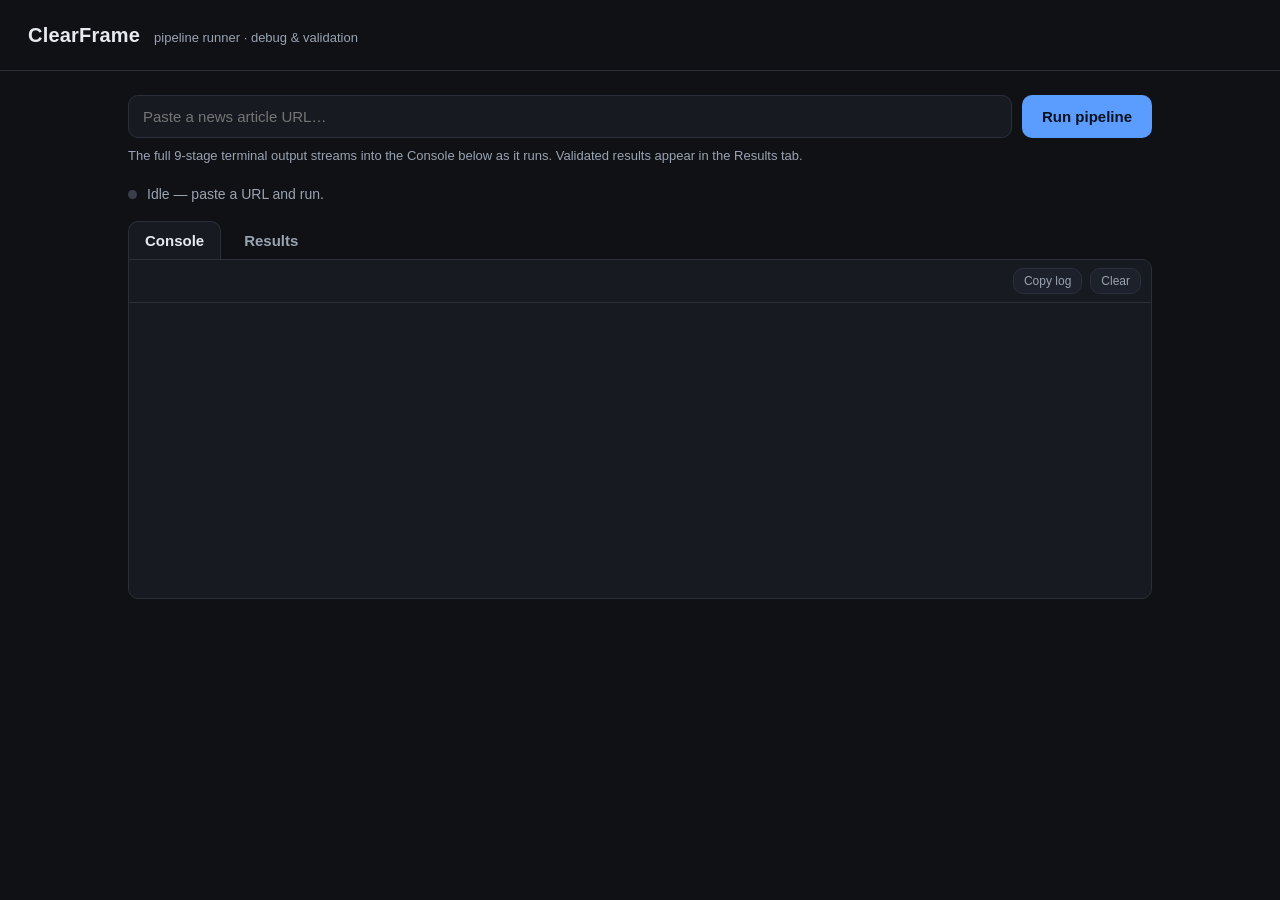
==== static/index.html @ 06377d41 "Add local web UI, setup docs, and flat GDELT retry - app.py: zero-dependency local web front end (st" ====
<!doctype html>
<html lang="en">
<head>
<meta charset="utf-8">
<meta name="viewport" content="width=device-width, initial-scale=1">
<title>ClearFrame — Pipeline Runner</title>
<link rel="stylesheet" href="/static/style.css">
</head>
<body>
<header>
  <h1>ClearFrame</h1>
  <span class="tag">pipeline runner · debug &amp; validation</span>
</header>
<div class="wrap">
  <form id="form">
    <input id="url" type="url" placeholder="Paste a news article URL…" autocomplete="off" required>
    <button id="go" type="submit">Run pipeline</button>
  </form>
  <div class="hint">The full 9-stage terminal output streams into the Console below as it runs. Validated results appear in the Results tab.</div>

  <div class="status"><span class="dot" id="dot"></span><span id="statusText">Idle — paste a URL and run.</span></div>

  <div class="tabs">
    <button id="tabConsole" class="active">Console</button>
    <button id="tabResults">Results<span class="count" id="resCount"></span></button>
  </div>
  <div class="panel">
    <div class="toolbar" id="consoleTools">
      <button id="copyLog">Copy log</button>
      <button id="clearLog">Clear</button>
    </div>
    <pre id="console"></pre>
    <div id="results" style="display:none"></div>
  </div>
</div>
<script src="/static/app.js"></script>
</body>
</html>
---- static/style.css ----
:root{
  --bg:#0f1115; --panel:#171a21; --panel-2:#1d212b; --border:#2a2f3a;
  --text:#e6e9ef; --muted:#9aa3b2; --accent:#5b9dff; --accent-2:#7ee0c0;
  --warn:#ffcf6b; --err:#ff7a7a; --pass:#7ee0a0; --dev:#c99bff;
}
*{box-sizing:border-box}
body{margin:0;background:var(--bg);color:var(--text);
  font:15px/1.5 -apple-system,BlinkMacSystemFont,"Segoe UI",Roboto,Helvetica,Arial,sans-serif}
header{padding:20px 28px;border-bottom:1px solid var(--border);
  display:flex;align-items:baseline;gap:14px;flex-wrap:wrap}
header h1{margin:0;font-size:20px;letter-spacing:.2px}
header .tag{color:var(--muted);font-size:13px}
.wrap{max-width:1080px;margin:0 auto;padding:24px 28px 60px}
form{display:flex;gap:10px;flex-wrap:wrap;margin-bottom:8px}
input[type=url]{flex:1;min-width:280px;padding:12px 14px;border-radius:10px;
  border:1px solid var(--border);background:var(--panel);color:var(--text);font-size:15px}
input[type=url]:focus{outline:none;border-color:var(--accent)}
button{padding:12px 20px;border:0;border-radius:10px;cursor:pointer;
  font-size:15px;font-weight:600;background:var(--accent);color:#08111f}
button.secondary{background:var(--panel-2);color:var(--text);border:1px solid var(--border);font-weight:500}
button:disabled{opacity:.5;cursor:not-allowed}
.hint{color:var(--muted);font-size:13px;margin:2px 0 18px}
.examples{display:flex;gap:8px;flex-wrap:wrap;margin:0 0 20px}
.examples button{font-size:12px;padding:6px 10px;font-weight:500;
  background:var(--panel);border:1px solid var(--border);color:var(--muted)}
.status{display:flex;align-items:center;gap:10px;margin:6px 0 16px;font-size:14px;color:var(--muted);min-height:20px}
.dot{width:9px;height:9px;border-radius:50%;background:#3a3f4b;flex:none}
.dot.run{background:var(--accent);animation:pulse 1.1s infinite}
.dot.ok{background:var(--pass)} .dot.err{background:var(--err)}
@keyframes pulse{0%,100%{opacity:1}50%{opacity:.3}}
.tabs{display:flex;gap:6px;margin-bottom:0}
.tabs button{background:transparent;color:var(--muted);font-weight:600;
  border:1px solid transparent;border-bottom:none;border-radius:10px 10px 0 0;padding:10px 16px}
.tabs button.active{color:var(--text);background:var(--panel);border-color:var(--border)}
.tabs .count{font-size:11px;color:var(--muted);margin-left:6px}
.panel{background:var(--panel);border:1px solid var(--border);border-radius:0 10px 10px 10px;min-height:340px}
.toolbar{display:flex;justify-content:flex-end;gap:8px;padding:8px 10px;border-bottom:1px solid var(--border)}
.toolbar button{font-size:12px;padding:5px 10px;font-weight:500;background:var(--panel-2);color:var(--muted);border:1px solid var(--border)}
#console{margin:0;padding:14px 16px;font:12.5px/1.55 "SF Mono",ui-monospace,Menlo,Consolas,monospace;
  white-space:pre-wrap;word-break:break-word;max-height:60vh;overflow:auto}
#console .stage{color:var(--accent);font-weight:700}
#console .warn{color:var(--warn)} #console .err{color:var(--err)}
#console .pass{color:var(--pass)} #console .drop{color:var(--muted)}
#console .dev{color:var(--dev)} #console .debug{color:#6b7280}
#console .rule{color:#3a3f4b}
#results{padding:18px}
.synth{background:var(--panel-2);border:1px solid var(--border);border-radius:10px;
  padding:16px 18px;margin-bottom:8px}
.synth h3{margin:0 0 8px;font-size:13px;text-transform:uppercase;letter-spacing:.6px;color:var(--accent-2)}
.note{color:var(--muted);font-size:13px;font-style:italic;margin:10px 0 22px}
.card{background:var(--panel-2);border:1px solid var(--border);border-radius:10px;
  padding:16px 18px;margin-bottom:12px}
.card .top{display:flex;justify-content:space-between;gap:12px;align-items:flex-start}
.card .title{font-weight:600;font-size:15px}
.card .meta{color:var(--muted);font-size:13px;margin:4px 0 8px}
.card .score{flex:none;font:12px ui-monospace,monospace;color:var(--accent-2);
  background:rgba(126,224,192,.1);padding:3px 9px;border-radius:20px;border:1px solid rgba(126,224,192,.25)}
.card .lens{display:inline-block;font-size:12px;color:var(--dev);
  background:rgba(201,155,255,.1);padding:2px 9px;border-radius:20px;margin-bottom:8px}
.card .why{font-size:14px}
.card a{color:var(--accent);font-size:13px;word-break:break-all;text-decoration:none}
.card a:hover{text-decoration:underline}
.empty{color:var(--muted);padding:40px 10px;text-align:center}
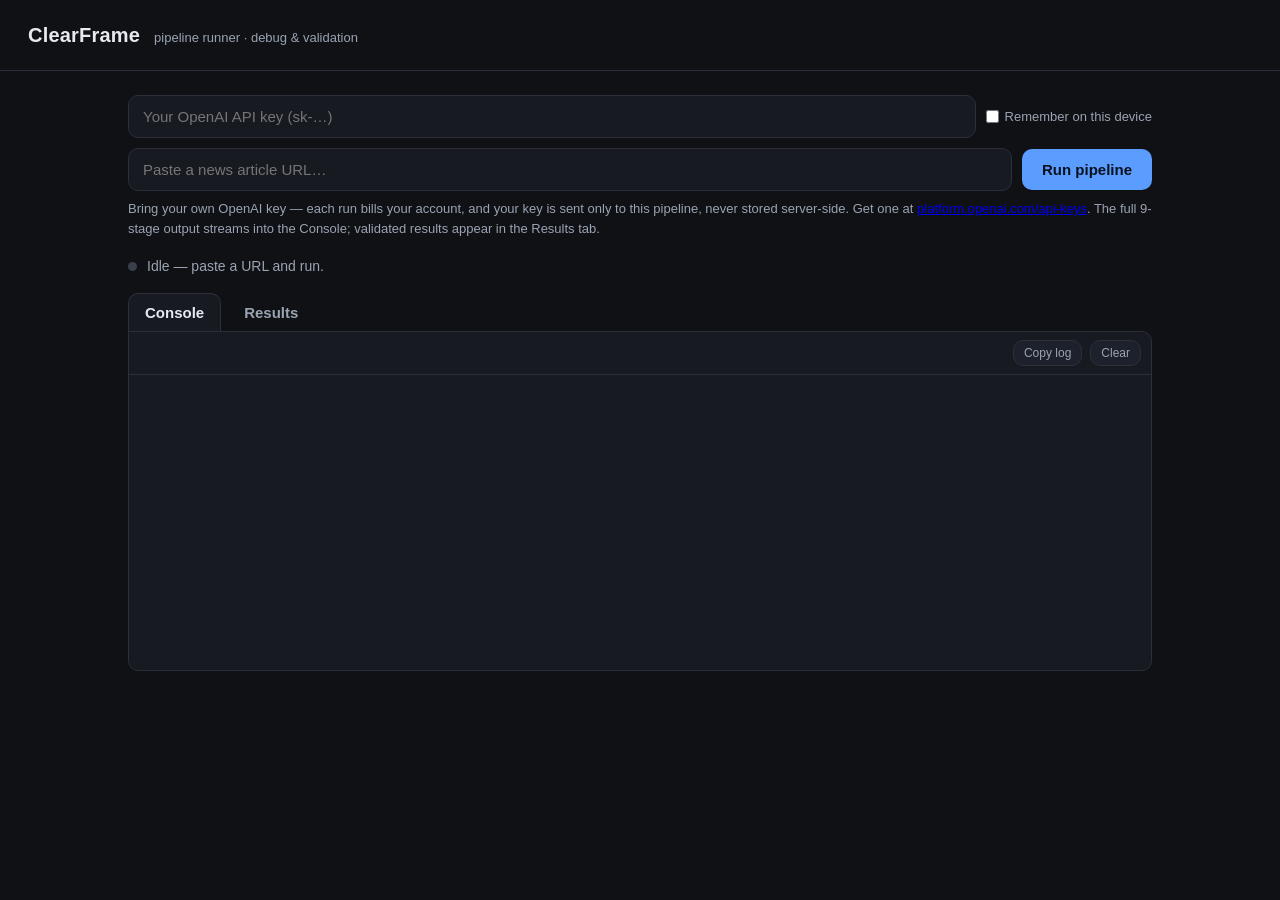
==== commit 189706e5: "added stuff for online hosting" ====
--- a/static/index.html
+++ b/static/index.html
@@ -13,10 +13,16 @@
 </header>
 <div class="wrap">
   <form id="form">
-    <input id="url" type="url" placeholder="Paste a news article URL…" autocomplete="off" required>
-    <button id="go" type="submit">Run pipeline</button>
+    <div class="keyrow">
+      <input id="apiKey" type="password" placeholder="Your OpenAI API key (sk-…)" autocomplete="off" spellcheck="false" required>
+      <label class="remember"><input id="remember" type="checkbox"> Remember on this device</label>
+    </div>
+    <div class="urlrow">
+      <input id="url" type="url" placeholder="Paste a news article URL…" autocomplete="off" required>
+      <button id="go" type="submit">Run pipeline</button>
+    </div>
   </form>
-  <div class="hint">The full 9-stage terminal output streams into the Console below as it runs. Validated results appear in the Results tab.</div>
+  <div class="hint">Bring your own OpenAI key — each run bills your account, and your key is sent only to this pipeline, never stored server-side. Get one at <a href="https://platform.openai.com/api-keys" target="_blank" rel="noopener">platform.openai.com/api-keys</a>. The full 9-stage output streams into the Console; validated results appear in the Results tab.</div>
 
   <div class="status"><span class="dot" id="dot"></span><span id="statusText">Idle — paste a URL and run.</span></div>
 
--- a/static/style.css
+++ b/static/style.css
@@ -11,18 +11,18 @@
 header h1{margin:0;font-size:20px;letter-spacing:.2px}
 header .tag{color:var(--muted);font-size:13px}
 .wrap{max-width:1080px;margin:0 auto;padding:24px 28px 60px}
-form{display:flex;gap:10px;flex-wrap:wrap;margin-bottom:8px}
-input[type=url]{flex:1;min-width:280px;padding:12px 14px;border-radius:10px;
+form{display:flex;flex-direction:column;gap:10px;margin-bottom:8px}
+.keyrow,.urlrow{display:flex;gap:10px;flex-wrap:wrap;align-items:center}
+input[type=url],input[type=password]{flex:1;min-width:280px;padding:12px 14px;border-radius:10px;
   border:1px solid var(--border);background:var(--panel);color:var(--text);font-size:15px}
-input[type=url]:focus{outline:none;border-color:var(--accent)}
+input[type=url]:focus,input[type=password]:focus{outline:none;border-color:var(--accent)}
+.remember{display:flex;align-items:center;gap:6px;color:var(--muted);font-size:13px;white-space:nowrap;cursor:pointer}
+.remember input{margin:0;cursor:pointer}
 button{padding:12px 20px;border:0;border-radius:10px;cursor:pointer;
   font-size:15px;font-weight:600;background:var(--accent);color:#08111f}
 button.secondary{background:var(--panel-2);color:var(--text);border:1px solid var(--border);font-weight:500}
 button:disabled{opacity:.5;cursor:not-allowed}
 .hint{color:var(--muted);font-size:13px;margin:2px 0 18px}
-.examples{display:flex;gap:8px;flex-wrap:wrap;margin:0 0 20px}
-.examples button{font-size:12px;padding:6px 10px;font-weight:500;
-  background:var(--panel);border:1px solid var(--border);color:var(--muted)}
 .status{display:flex;align-items:center;gap:10px;margin:6px 0 16px;font-size:14px;color:var(--muted);min-height:20px}
 .dot{width:9px;height:9px;border-radius:50%;background:#3a3f4b;flex:none}
 .dot.run{background:var(--accent);animation:pulse 1.1s infinite}
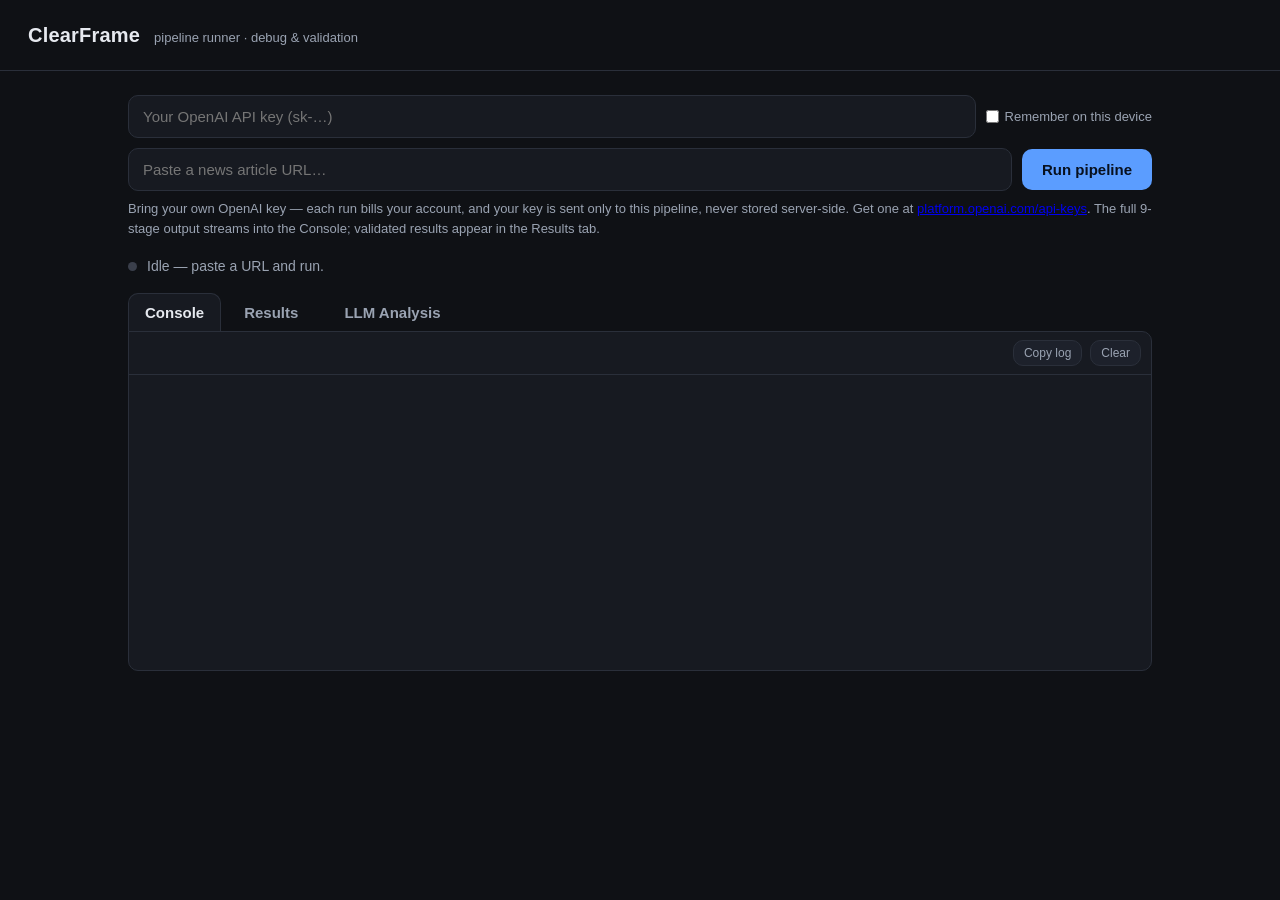
==== commit 3649dee6: "changed output to be more narrative driven" ====
--- a/static/index.html
+++ b/static/index.html
@@ -29,6 +29,7 @@
   <div class="tabs">
     <button id="tabConsole" class="active">Console</button>
     <button id="tabResults">Results<span class="count" id="resCount"></span></button>
+    <button id="tabAnalysis">LLM Analysis<span class="count" id="analysisCount"></span></button>
   </div>
   <div class="panel">
     <div class="toolbar" id="consoleTools">
@@ -37,6 +38,7 @@
     </div>
     <pre id="console"></pre>
     <div id="results" style="display:none"></div>
+    <div id="analysis" style="display:none"></div>
   </div>
 </div>
 <script src="/static/app.js"></script>
--- a/static/style.css
+++ b/static/style.css
@@ -44,14 +44,47 @@
 #console .dev{color:var(--dev)} #console .debug{color:#6b7280}
 #console .rule{color:#3a3f4b}
 #results{padding:18px}
+#analysis{padding:18px}
 .synth{background:var(--panel-2);border:1px solid var(--border);border-radius:10px;
   padding:16px 18px;margin-bottom:8px}
 .synth h3{margin:0 0 8px;font-size:13px;text-transform:uppercase;letter-spacing:.6px;color:var(--accent-2)}
 .note{color:var(--muted);font-size:13px;font-style:italic;margin:10px 0 22px}
+.category-details{margin-top:14px}
+.category-details summary{
+  display:inline-flex;
+  align-items:center;
+  gap:8px;
+  padding:9px 12px;
+  border:1px solid var(--border);
+  border-radius:8px;
+  background:var(--panel-2);
+  color:var(--text);
+  font-weight:700;
+  cursor:pointer;
+  user-select:none;
+}
+.category-details summary::marker{content:""}
+.category-details summary::after{content:"+";color:var(--accent);font-weight:800}
+.category-details[open] summary::after{content:"-"}
+.details-body{margin-top:12px}
 .card{background:var(--panel-2);border:1px solid var(--border);border-radius:10px;
   padding:16px 18px;margin-bottom:12px}
-.card .top{display:flex;justify-content:space-between;gap:12px;align-items:flex-start}
-.card .title{font-weight:600;font-size:15px}
+.card .top{
+  display:flex;
+  justify-content:space-between;
+  gap:12px;
+  align-items:flex-start;
+  padding-bottom:10px;
+  margin-bottom:10px;
+  border-bottom:1px solid var(--border);
+}
+.card .title{
+  font-weight:700;
+  font-size:18px;
+  line-height:1.25;
+  letter-spacing:0;
+  color:var(--text);
+}
 .card .meta{color:var(--muted);font-size:13px;margin:4px 0 8px}
 .card .score{flex:none;font:12px ui-monospace,monospace;color:var(--accent-2);
   background:rgba(126,224,192,.1);padding:3px 9px;border-radius:20px;border:1px solid rgba(126,224,192,.25)}
@@ -61,3 +94,21 @@
 .card a{color:var(--accent);font-size:13px;word-break:break-all;text-decoration:none}
 .card a:hover{text-decoration:underline}
 .empty{color:var(--muted);padding:40px 10px;text-align:center}
+.empty.compact{padding:14px 4px;text-align:left}
+.analysis-section{margin-bottom:18px}
+.analysis-section h3{margin:0 0 10px;font-size:13px;text-transform:uppercase;letter-spacing:.6px;color:var(--accent-2)}
+.analysis-card{background:var(--panel-2);border:1px solid var(--border);border-radius:8px}
+.analysis-card{margin-bottom:10px}
+.analysis-card>summary,.analysis-detail>summary{
+  cursor:pointer;
+  display:flex;
+  justify-content:space-between;
+  gap:12px;
+  padding:10px 12px;
+  font-weight:700;
+}
+.analysis-body{padding:0 12px 12px}
+.analysis-detail{border:1px solid var(--border);border-radius:8px;margin-top:8px;background:rgba(255,255,255,.02)}
+.json-block{margin:0;padding:12px;background:#10131a;border:1px solid var(--border);border-radius:8px;
+  color:var(--text);font:12px/1.5 "SF Mono",ui-monospace,Menlo,Consolas,monospace;white-space:pre-wrap;word-break:break-word;max-height:420px;overflow:auto}
+.analysis-detail .json-block{border-radius:0 0 8px 8px;border-left:0;border-right:0;border-bottom:0}
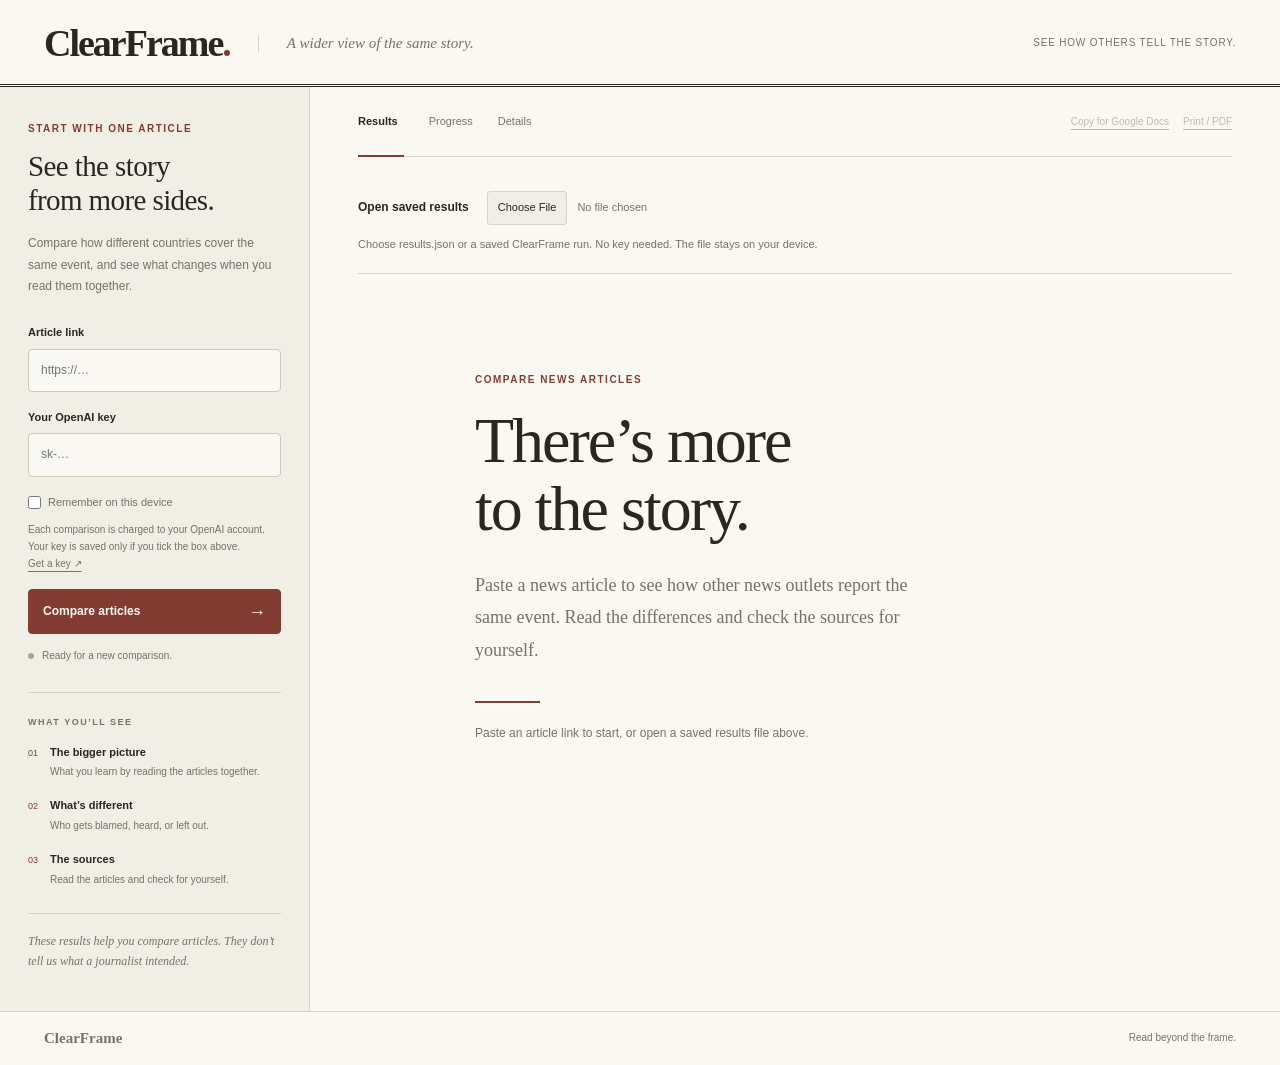
==== commit ed8e415d: "updated web app layout" ====
--- a/static/index.html
+++ b/static/index.html
@@ -3,44 +3,73 @@
 <head>
 <meta charset="utf-8">
 <meta name="viewport" content="width=device-width, initial-scale=1">
-<title>ClearFrame — Pipeline Runner</title>
+<meta name="description" content="Compare news coverage to see what one article leaves out.">
+<title>ClearFrame — Compare news articles</title>
 <link rel="stylesheet" href="/static/style.css">
 </head>
 <body>
-<header>
-  <h1>ClearFrame</h1>
-  <span class="tag">pipeline runner · debug &amp; validation</span>
+<a class="skip-link" href="#main">Skip to comparison</a>
+<header class="app-header">
+  <a href="/" class="brand" aria-label="ClearFrame home">ClearFrame<span aria-hidden="true">.</span></a>
+  <p class="brand-note">A wider view of the same story.</p>
+  <span class="edition">See how others tell the story.</span>
 </header>
-<div class="wrap">
-  <form id="form">
-    <div class="keyrow">
-      <input id="apiKey" type="password" placeholder="Your OpenAI API key (sk-…)" autocomplete="off" spellcheck="false" required>
-      <label class="remember"><input id="remember" type="checkbox"> Remember on this device</label>
+<div class="workspace">
+  <aside class="sidebar" aria-label="Start a comparison">
+    <div class="sidebar-inner">
+      <p class="eyebrow">Start with one article</p>
+      <h2>See the story<br> from more sides.</h2>
+      <p class="sidebar-intro">Compare how different countries cover the same event, and see what changes when you read them together.</p>
+      <form id="form">
+        <label for="url">Article link</label>
+        <input id="url" type="url" placeholder="https://…" autocomplete="url" required>
+        <label for="apiKey">Your OpenAI key</label>
+        <input id="apiKey" type="password" placeholder="sk-…" autocomplete="off" spellcheck="false" required aria-describedby="keyHint">
+        <label class="remember"><input id="remember" type="checkbox"> Remember on this device</label>
+        <p class="field-note" id="keyHint">Each comparison is charged to your OpenAI account. Your key is saved only if you tick the box above. <a href="https://platform.openai.com/api-keys" target="_blank" rel="noopener">Get a key ↗</a></p>
+        <button id="go" type="submit">Compare articles <span aria-hidden="true">→</span></button>
+      </form>
+      <div class="status" role="status" aria-live="polite"><span class="dot" id="dot"></span><span id="statusText">Ready for a new comparison.</span></div>
+      <div class="reading-guide">
+        <p class="eyebrow">What you’ll see</p>
+        <ol>
+          <li><span>01</span><div><strong>The bigger picture</strong><p>What you learn by reading the articles together.</p></div></li>
+          <li><span>02</span><div><strong>What’s different</strong><p>Who gets blamed, heard, or left out.</p></div></li>
+          <li><span>03</span><div><strong>The sources</strong><p>Read the articles and check for yourself.</p></div></li>
+        </ol>
+      </div>
+      <p class="sidebar-footnote">These results help you compare articles. They don’t tell us what a journalist intended.</p>
     </div>
-    <div class="urlrow">
-      <input id="url" type="url" placeholder="Paste a news article URL…" autocomplete="off" required>
-      <button id="go" type="submit">Run pipeline</button>
+  </aside>
+  <main id="main" class="main-content">
+    <nav class="view-nav" aria-label="Workspace views">
+      <div class="tabs" role="tablist" aria-label="Comparison views">
+        <button id="tabResults" class="active" role="tab" aria-selected="true" aria-controls="results">Results<span class="count" id="resCount"></span></button>
+        <button id="tabConsole" role="tab" aria-selected="false" aria-controls="consoleView" tabindex="-1">Progress</button>
+        <button id="tabAnalysis" role="tab" aria-selected="false" aria-controls="analysis" tabindex="-1">Details<span class="count" id="analysisCount"></span></button>
+      </div>
+      <div class="toolbar" id="resultsTools">
+        <button id="copyResults" disabled>Copy for Google Docs</button>
+        <button id="printResults" disabled>Print / PDF</button>
+      </div>
+    </nav>
+    <section id="resultsImport" class="results-import" aria-label="Open saved results">
+      <label for="resultsFile">Open saved results</label>
+      <input id="resultsFile" type="file" accept=".json,application/json" aria-describedby="resultsFileHint importStatus">
+      <p id="resultsFileHint">Choose results.json or a saved ClearFrame run. No key needed. The file stays on your device.</p>
+      <p id="importStatus" role="status" aria-live="polite" hidden></p>
+    </section>
+    <div id="results" role="tabpanel" aria-labelledby="tabResults" tabindex="0">
+      <div class="welcome"><p class="eyebrow">Compare news articles</p><h1>There’s more<br>to the story.</h1><p>Paste a news article to see how other news outlets report the same event. Read the differences and check the sources for yourself.</p><div class="welcome-rule"></div><p class="welcome-note">Paste an article link to start, or open a saved results file above.</p></div>
     </div>
-  </form>
-  <div class="hint">Bring your own OpenAI key — each run bills your account, and your key is sent only to this pipeline, never stored server-side. Get one at <a href="https://platform.openai.com/api-keys" target="_blank" rel="noopener">platform.openai.com/api-keys</a>. The full 9-stage output streams into the Console; validated results appear in the Results tab.</div>
-
-  <div class="status"><span class="dot" id="dot"></span><span id="statusText">Idle — paste a URL and run.</span></div>
-
-  <div class="tabs">
-    <button id="tabConsole" class="active">Console</button>
-    <button id="tabResults">Results<span class="count" id="resCount"></span></button>
-    <button id="tabAnalysis">LLM Analysis<span class="count" id="analysisCount"></span></button>
-  </div>
-  <div class="panel">
-    <div class="toolbar" id="consoleTools">
-      <button id="copyLog">Copy log</button>
-      <button id="clearLog">Clear</button>
-    </div>
-    <pre id="console"></pre>
-    <div id="results" style="display:none"></div>
-    <div id="analysis" style="display:none"></div>
-  </div>
+    <section id="consoleView" role="tabpanel" aria-labelledby="tabConsole" tabindex="0" style="display:none">
+      <div class="view-heading"><p class="eyebrow">Behind the comparison</p><h1>What’s happening</h1><p>See which articles we find and how the comparison is going.</p></div>
+      <div class="console-panel"><div class="toolbar" id="consoleTools"><button id="copyLog">Copy log</button><button id="clearLog">Clear</button></div><pre id="console" aria-label="Pipeline activity log"></pre></div>
+    </section>
+    <section id="analysis" role="tabpanel" aria-labelledby="tabAnalysis" tabindex="0" style="display:none"><div class="view-heading"><p class="eyebrow">Behind the comparison</p><h1>A closer look</h1><p>See the notes behind your results.</p></div><p class="empty">Notes appear here after you compare articles with this page open.</p></section>
+  </main>
 </div>
+<footer class="app-footer"><span>ClearFrame</span><p>Read beyond the frame.</p></footer>
 <script src="/static/app.js"></script>
 </body>
 </html>
--- a/static/style.css
+++ b/static/style.css
@@ -1,114 +1,83 @@
-:root{
-  --bg:#0f1115; --panel:#171a21; --panel-2:#1d212b; --border:#2a2f3a;
-  --text:#e6e9ef; --muted:#9aa3b2; --accent:#5b9dff; --accent-2:#7ee0c0;
-  --warn:#ffcf6b; --err:#ff7a7a; --pass:#7ee0a0; --dev:#c99bff;
-}
+:root{color-scheme:light;--paper:#faf8f3;--sidebar:#f1eee6;--ink:#282720;--muted:#777269;--rule:#d8d2c7;--accent:#833c32;--serif:Georgia,"Times New Roman",serif;--sans:"Segoe UI",Arial,sans-serif}
 *{box-sizing:border-box}
-body{margin:0;background:var(--bg);color:var(--text);
-  font:15px/1.5 -apple-system,BlinkMacSystemFont,"Segoe UI",Roboto,Helvetica,Arial,sans-serif}
-header{padding:20px 28px;border-bottom:1px solid var(--border);
-  display:flex;align-items:baseline;gap:14px;flex-wrap:wrap}
-header h1{margin:0;font-size:20px;letter-spacing:.2px}
-header .tag{color:var(--muted);font-size:13px}
-.wrap{max-width:1080px;margin:0 auto;padding:24px 28px 60px}
-form{display:flex;flex-direction:column;gap:10px;margin-bottom:8px}
-.keyrow,.urlrow{display:flex;gap:10px;flex-wrap:wrap;align-items:center}
-input[type=url],input[type=password]{flex:1;min-width:280px;padding:12px 14px;border-radius:10px;
-  border:1px solid var(--border);background:var(--panel);color:var(--text);font-size:15px}
-input[type=url]:focus,input[type=password]:focus{outline:none;border-color:var(--accent)}
-.remember{display:flex;align-items:center;gap:6px;color:var(--muted);font-size:13px;white-space:nowrap;cursor:pointer}
-.remember input{margin:0;cursor:pointer}
-button{padding:12px 20px;border:0;border-radius:10px;cursor:pointer;
-  font-size:15px;font-weight:600;background:var(--accent);color:#08111f}
-button.secondary{background:var(--panel-2);color:var(--text);border:1px solid var(--border);font-weight:500}
-button:disabled{opacity:.5;cursor:not-allowed}
-.hint{color:var(--muted);font-size:13px;margin:2px 0 18px}
-.status{display:flex;align-items:center;gap:10px;margin:6px 0 16px;font-size:14px;color:var(--muted);min-height:20px}
-.dot{width:9px;height:9px;border-radius:50%;background:#3a3f4b;flex:none}
-.dot.run{background:var(--accent);animation:pulse 1.1s infinite}
-.dot.ok{background:var(--pass)} .dot.err{background:var(--err)}
-@keyframes pulse{0%,100%{opacity:1}50%{opacity:.3}}
-.tabs{display:flex;gap:6px;margin-bottom:0}
-.tabs button{background:transparent;color:var(--muted);font-weight:600;
-  border:1px solid transparent;border-bottom:none;border-radius:10px 10px 0 0;padding:10px 16px}
-.tabs button.active{color:var(--text);background:var(--panel);border-color:var(--border)}
-.tabs .count{font-size:11px;color:var(--muted);margin-left:6px}
-.panel{background:var(--panel);border:1px solid var(--border);border-radius:0 10px 10px 10px;min-height:340px}
-.toolbar{display:flex;justify-content:flex-end;gap:8px;padding:8px 10px;border-bottom:1px solid var(--border)}
-.toolbar button{font-size:12px;padding:5px 10px;font-weight:500;background:var(--panel-2);color:var(--muted);border:1px solid var(--border)}
-#console{margin:0;padding:14px 16px;font:12.5px/1.55 "SF Mono",ui-monospace,Menlo,Consolas,monospace;
-  white-space:pre-wrap;word-break:break-word;max-height:60vh;overflow:auto}
-#console .stage{color:var(--accent);font-weight:700}
-#console .warn{color:var(--warn)} #console .err{color:var(--err)}
-#console .pass{color:var(--pass)} #console .drop{color:var(--muted)}
-#console .dev{color:var(--dev)} #console .debug{color:#6b7280}
-#console .rule{color:#3a3f4b}
-#results{padding:18px}
-#analysis{padding:18px}
-.synth{background:var(--panel-2);border:1px solid var(--border);border-radius:10px;
-  padding:16px 18px;margin-bottom:8px}
-.synth h3{margin:0 0 8px;font-size:13px;text-transform:uppercase;letter-spacing:.6px;color:var(--accent-2)}
-.note{color:var(--muted);font-size:13px;font-style:italic;margin:10px 0 22px}
-.category-details{margin-top:14px}
-.category-details summary{
-  display:inline-flex;
-  align-items:center;
-  gap:8px;
-  padding:9px 12px;
-  border:1px solid var(--border);
-  border-radius:8px;
-  background:var(--panel-2);
-  color:var(--text);
-  font-weight:700;
-  cursor:pointer;
-  user-select:none;
-}
-.category-details summary::marker{content:""}
-.category-details summary::after{content:"+";color:var(--accent);font-weight:800}
-.category-details[open] summary::after{content:"-"}
-.details-body{margin-top:12px}
-.card{background:var(--panel-2);border:1px solid var(--border);border-radius:10px;
-  padding:16px 18px;margin-bottom:12px}
-.card .top{
-  display:flex;
-  justify-content:space-between;
-  gap:12px;
-  align-items:flex-start;
-  padding-bottom:10px;
-  margin-bottom:10px;
-  border-bottom:1px solid var(--border);
-}
-.card .title{
-  font-weight:700;
-  font-size:18px;
-  line-height:1.25;
-  letter-spacing:0;
-  color:var(--text);
-}
-.card .meta{color:var(--muted);font-size:13px;margin:4px 0 8px}
-.card .score{flex:none;font:12px ui-monospace,monospace;color:var(--accent-2);
-  background:rgba(126,224,192,.1);padding:3px 9px;border-radius:20px;border:1px solid rgba(126,224,192,.25)}
-.card .lens{display:inline-block;font-size:12px;color:var(--dev);
-  background:rgba(201,155,255,.1);padding:2px 9px;border-radius:20px;margin-bottom:8px}
-.card .why{font-size:14px}
-.card a{color:var(--accent);font-size:13px;word-break:break-all;text-decoration:none}
-.card a:hover{text-decoration:underline}
-.empty{color:var(--muted);padding:40px 10px;text-align:center}
-.empty.compact{padding:14px 4px;text-align:left}
-.analysis-section{margin-bottom:18px}
-.analysis-section h3{margin:0 0 10px;font-size:13px;text-transform:uppercase;letter-spacing:.6px;color:var(--accent-2)}
-.analysis-card{background:var(--panel-2);border:1px solid var(--border);border-radius:8px}
-.analysis-card{margin-bottom:10px}
-.analysis-card>summary,.analysis-detail>summary{
-  cursor:pointer;
-  display:flex;
-  justify-content:space-between;
-  gap:12px;
-  padding:10px 12px;
-  font-weight:700;
-}
-.analysis-body{padding:0 12px 12px}
-.analysis-detail{border:1px solid var(--border);border-radius:8px;margin-top:8px;background:rgba(255,255,255,.02)}
-.json-block{margin:0;padding:12px;background:#10131a;border:1px solid var(--border);border-radius:8px;
-  color:var(--text);font:12px/1.5 "SF Mono",ui-monospace,Menlo,Consolas,monospace;white-space:pre-wrap;word-break:break-word;max-height:420px;overflow:auto}
-.analysis-detail .json-block{border-radius:0 0 8px 8px;border-left:0;border-right:0;border-bottom:0}
+html{scroll-behavior:smooth;scroll-padding-top:24px}
+body{margin:0;background:var(--paper);color:var(--ink);font:14px/1.6 var(--sans)}
+a{color:inherit;text-underline-offset:4px}a:hover{color:var(--accent)}
+button,input{font:inherit}button{cursor:pointer}button:disabled{opacity:.45;cursor:not-allowed}
+a:focus-visible,button:focus-visible,summary:focus-visible,[tabindex="0"]:focus-visible{outline:2px solid var(--accent);outline-offset:5px}
+.skip-link{position:absolute;left:20px;top:-100px;padding:10px;background:var(--paper);z-index:10}.skip-link:focus{top:10px}
+.app-header{max-width:1600px;margin:auto;padding:24px 44px 22px;display:flex;align-items:center;gap:28px;border-bottom:3px double var(--ink)}
+.brand{font:bold 38px/1 var(--serif);letter-spacing:-2px;text-decoration:none}.brand span{color:var(--accent)}
+.brand-note{margin:0;padding-left:28px;border-left:1px solid var(--rule);color:var(--muted);font:italic 15px var(--serif)}
+.edition{margin-left:auto;color:var(--muted);font-size:10px;letter-spacing:.8px;text-transform:uppercase}
+.workspace{display:grid;grid-template-columns:310px minmax(0,1fr);max-width:1600px;margin:auto;min-height:calc(100vh - 160px)}
+.sidebar{background:var(--sidebar);border-right:1px solid var(--rule);padding:34px 28px 40px}.sidebar-inner{position:sticky;top:28px}
+.eyebrow{font:10px/1.5 var(--sans);font-weight:600;text-transform:uppercase;letter-spacing:1.5px;color:var(--accent);margin:0 0 14px}
+.sidebar h2{font:normal 29px/1.16 var(--serif);letter-spacing:-.6px;margin:0 0 16px}
+.sidebar-intro{font-size:12px;line-height:1.8;color:var(--muted);margin:0 0 26px}
+form{display:flex;flex-direction:column}form>label:not(.remember){font-size:11px;font-weight:600;margin:0 0 7px}
+input[type=url],input[type=password]{width:100%;min-width:0;border:1px solid #cfc8bb;border-radius:4px;padding:11px 12px;background:var(--paper);color:var(--ink);font-size:12px;margin-bottom:17px}
+input:focus{outline:2px solid var(--accent);outline-offset:1px}
+.remember{display:flex;align-items:center;gap:7px;font-size:11px;color:var(--muted);cursor:pointer}.remember input{accent-color:var(--accent);margin:0}
+.field-note{font-size:10px;color:var(--muted);line-height:1.7;margin:10px 0 17px}.field-note a{white-space:nowrap}
+#go{display:flex;justify-content:space-between;align-items:center;border:1px solid var(--accent);background:var(--accent);color:#fffaf1;padding:12px 14px;border-radius:4px;font-size:12px;font-weight:600}
+#go:hover:not(:disabled){background:#6b3028}#go span{font-size:18px;line-height:1}
+.status{display:flex;align-items:baseline;gap:8px;font-size:10px;line-height:1.7;color:var(--muted);margin:13px 0 28px;overflow-wrap:anywhere}
+.dot{display:inline-block;width:6px;height:6px;flex:none;border-radius:50%;background:#aba494}.dot.run{background:var(--accent);animation:pulse 1.1s infinite}.dot.ok{background:#58715b}.dot.err{background:#ad3e32}
+@keyframes pulse{50%{opacity:.35}}
+.reading-guide{border-top:1px solid var(--rule);padding-top:23px}.reading-guide .eyebrow{color:var(--muted);font-size:9px}
+.reading-guide ol{list-style:none;padding:0;margin:0;display:grid;gap:17px}.reading-guide li{display:flex;gap:12px;font-size:11px}
+.reading-guide li>span{color:var(--accent);font-size:9px;padding-top:2px}.reading-guide strong{font-weight:600}.reading-guide li p{margin:3px 0 0;color:var(--muted);font-size:10px}
+.sidebar-footnote{border-top:1px solid var(--rule);margin:25px 0 0;padding-top:17px;color:var(--muted);font:italic 12px/1.7 var(--serif)}
+.main-content{min-width:0;padding:0 48px 60px}
+.view-nav{display:flex;align-items:center;justify-content:space-between;gap:12px;border-bottom:1px solid var(--rule);min-height:70px;margin-bottom:34px;flex-wrap:wrap}
+.tabs{display:flex;align-self:stretch;gap:25px}.tabs button{position:relative;padding:21px 0 20px;border:0;background:none;font-size:11px;color:var(--muted);white-space:nowrap}
+.tabs button.active{color:var(--ink);font-weight:600}.tabs button.active:after{content:"";position:absolute;bottom:-1px;left:0;right:0;height:2px;background:var(--accent)}
+.count{color:var(--accent);font-size:9px;margin-left:6px}.toolbar{display:flex;gap:14px;align-items:center}
+.toolbar button{border:0;background:none;padding:6px 0;font-size:10px;color:var(--muted);text-decoration:underline;text-underline-offset:4px}.toolbar button:hover:not(:disabled){color:var(--accent)}
+.report{max-width:900px;margin:auto}.report-heading{padding-bottom:26px}
+.results-import{border-bottom:1px solid var(--rule);padding:0 0 20px;margin-bottom:28px;display:flex;align-items:center;gap:10px 18px;flex-wrap:wrap}
+.results-import label{font-size:12px;font-weight:600}
+.results-import input{font-size:11px;max-width:100%;min-width:0;color:var(--muted)}
+.results-import input::file-selector-button{font:inherit;color:var(--ink);background:var(--sidebar);border:1px solid var(--rule);border-radius:3px;padding:7px 10px;margin-right:10px;cursor:pointer}
+.results-import p{flex-basis:100%;font-size:11px;line-height:1.7;color:var(--muted);margin:0}
+.results-import #importStatus[data-state="error"]{color:var(--accent)}
+.report-heading h1,.view-heading h1{font:bold clamp(28px,3vw,43px)/1.16 var(--serif);letter-spacing:-1px;margin:0 0 16px;overflow-wrap:anywhere}
+.report-heading h1 a{text-decoration:none}.report-heading h1 a:hover{text-decoration:underline}.source-meta{font-size:11px;color:var(--muted);margin:0}
+.report-scope{display:flex;gap:30px;padding:20px 0;border-top:1px solid var(--rule);border-bottom:1px solid var(--rule);margin-bottom:29px}
+.report-scope>div{display:flex;align-items:baseline;gap:8px}.report-scope strong{font:25px var(--serif)}.report-scope span{font-size:10px;color:var(--muted)}
+.report h2{font:600 12px/1.6 var(--sans);margin:0 0 15px}.overview{padding:0 0 27px}
+.overview>p{font:18px/1.9 var(--serif);margin:0 0 15px;overflow-wrap:break-word}.overview>p:last-child{margin-bottom:0}
+.report-contents{border-top:1px solid var(--rule);border-bottom:1px solid var(--rule);padding:19px 0;margin-bottom:32px}
+.report-contents h2{font-size:10px;color:var(--muted);margin-bottom:12px}.report-contents ol{list-style:none;display:flex;flex-wrap:wrap;gap:7px 24px;margin:0;padding:0}
+.report-contents a{font-size:11px;text-decoration:none}.report-contents a:hover{text-decoration:underline}.report-contents .index{color:var(--accent);margin-right:6px;font-size:9px}
+.findings>h2,.article-library>h2{border-bottom:1px solid var(--ink);padding-bottom:12px;margin:0}
+.finding{border-bottom:1px solid var(--rule);padding:28px 0 30px;scroll-margin-top:25px}.finding-heading{display:flex;align-items:baseline;gap:15px;margin-bottom:13px}
+.finding-number{font-size:10px;color:var(--accent);flex:none}.finding h3{font:bold 25px/1.3 var(--serif);letter-spacing:-.3px;margin:0}
+.finding-description{font-size:11px;color:var(--muted);margin:0 0 14px 30px}.finding-body{font:17px/1.9 var(--serif);margin:0;overflow-wrap:break-word}
+.references{border-left:2px solid var(--rule);padding-left:17px;margin-top:19px}.references h4{font-size:10px;font-weight:400;color:var(--muted);margin:0 0 6px}
+.article-list{list-style:none;padding:0;margin:0}.article-list li{padding:8px 0;font-size:12px;line-height:1.65;overflow-wrap:anywhere}
+.article-list a{text-decoration:none}.article-list a:hover{text-decoration:underline}.article-meta{display:block;color:var(--muted);font-size:10px;margin-top:3px}
+.article-library{margin-top:33px}.section-note{font-size:11px;color:var(--muted);margin:14px 0}
+.country{border-bottom:1px solid var(--rule)}.country summary{cursor:pointer;padding:14px 0;font-size:12px}.country summary span{font-size:10px;color:var(--muted);margin-left:7px}.country .article-list{padding:0 0 12px 18px}
+.report-note{border-top:3px double var(--ink);margin-top:34px;padding-top:16px;font:italic 13px/1.8 var(--serif);color:var(--muted)}
+.stop-reason{border-left:2px solid var(--accent);padding:13px 18px;background:var(--sidebar);margin-bottom:27px}.stop-reason h2{color:var(--accent);margin-bottom:5px}.stop-reason p{font-size:13px;margin:0}
+.empty{font-size:13px;color:var(--muted);padding:25px 0;line-height:1.8}.welcome{padding:70px 0 100px;max-width:640px;margin:auto}
+.welcome h1{font:normal clamp(40px,5vw,68px)/1.06 var(--serif);letter-spacing:-2px;margin:20px 0 26px}.welcome>p:not(.eyebrow){max-width:460px;font:18px/1.8 var(--serif);color:var(--muted)}
+.welcome-rule{width:65px;border-top:2px solid var(--accent);margin:35px 0 20px}.welcome .welcome-note{font:12px/1.8 var(--sans)!important}
+.view-heading{margin-bottom:28px}.view-heading>p:last-child{color:var(--muted);font-size:13px}
+.console-panel{background:#262721;color:#e6e3d9;border-radius:5px;overflow:hidden}.console-panel .toolbar{padding:10px 17px;border-bottom:1px solid #44443c;justify-content:flex-end}.console-panel .toolbar button{color:#cbc5b7}
+#console{margin:0;padding:20px;font:12px/1.8 ui-monospace,Consolas,monospace;white-space:pre-wrap;word-break:break-word;max-height:65vh;min-height:300px;overflow:auto}
+#console:empty:before{content:"Your comparison activity will appear here.";color:#b9b2a1}
+#console .stage{color:#dfb586;font-weight:bold}#console .warn{color:#e5c374}#console .err{color:#f6a495}#console .pass{color:#b4c8a5}#console .dev{color:#c4b8d6}#console .debug,#console .drop{color:#b9b2a1}#console .rule{color:#67675c}
+.analysis-section{margin-bottom:27px}.analysis-section h3{font:600 12px var(--sans);margin:0 0 14px}
+.analysis-card,.analysis-detail{border:1px solid var(--rule);margin-bottom:10px;border-radius:4px}.analysis-card>summary,.analysis-detail>summary{cursor:pointer;padding:13px;font-size:12px;overflow-wrap:anywhere}
+.analysis-card>summary .meta{margin-left:10px}.meta{font-size:10px;color:var(--muted)}.analysis-body{padding:0 13px 13px}.analysis-detail{margin-top:12px}
+.json-block{margin:0;padding:16px;background:var(--sidebar);font:11px/1.8 ui-monospace,Consolas,monospace;white-space:pre-wrap;overflow-wrap:anywhere;max-height:440px;overflow:auto;border-radius:4px}
+.app-footer{max-width:1600px;margin:auto;border-top:1px solid var(--rule);padding:18px 44px;display:flex;justify-content:space-between;color:var(--muted);font-size:10px}.app-footer p{margin:0}.app-footer>span{font:bold 15px var(--serif)}
+@media(min-width:1450px){.workspace{grid-template-columns:340px minmax(0,1fr)}.sidebar{padding:40px 35px}.main-content{padding-left:65px;padding-right:65px}}
+@media(max-width:1100px){.edition{display:none}.main-content{padding-left:30px;padding-right:30px}.tabs{gap:18px}.toolbar{gap:12px}.view-nav{padding-bottom:12px}.report-scope{gap:20px}.report-scope>div{display:block}.report-scope span{display:block}}
+@media(max-width:760px){.app-header{padding:20px 22px;gap:18px}.brand{font-size:32px}.brand-note{font-size:12px;padding-left:18px}.workspace{display:block}.sidebar{border-right:0;border-bottom:1px solid var(--rule);padding:25px 22px}.sidebar-inner{position:static}.sidebar h2 br{display:none}.sidebar h2{font-size:27px}.sidebar-intro{max-width:520px;margin-bottom:20px}.reading-guide,.sidebar-footnote{display:none}form{display:grid;grid-template-columns:1fr 1fr;gap:0 16px}form>label[for=url]{grid-area:1/1}#url{grid-area:2/1}form>label[for=apiKey]{grid-area:1/2}#apiKey{grid-area:2/2}.remember,.field-note,#go{grid-column:1/-1}.field-note{margin-bottom:13px}#go{padding:11px 14px}.status{margin-bottom:0}.main-content{padding:0 22px 40px}.view-nav{margin-bottom:26px;min-height:65px}.welcome{padding:35px 0 55px}.report-scope{justify-content:space-between;gap:12px}.finding h3{font-size:23px}.finding-body{font-size:16px}.overview>p{font-size:17px}.app-footer{padding:18px 22px}}
+@media(max-width:420px){.brand-note{max-width:140px}.tabs{gap:20px}.view-nav .toolbar{padding-bottom:4px}form{display:flex}.report-heading h1{font-size:30px}.report-scope span{font-size:9px}}
+@media(prefers-reduced-motion:reduce){html{scroll-behavior:auto}.dot.run{animation:none}}
+@media print{body{background:white;color:black}.app-header,.sidebar,.view-nav,.results-import,.app-footer,.skip-link,.report-contents,#consoleView,#analysis{display:none!important}.workspace{display:block}.main-content{padding:0}#results{display:block!important}.report{max-width:none}.finding{break-inside:avoid}.country{break-inside:avoid}.overview>p,.finding-body{font-size:11pt}.report-heading h1{font-size:26pt}.report-scope{padding:10px 0}}
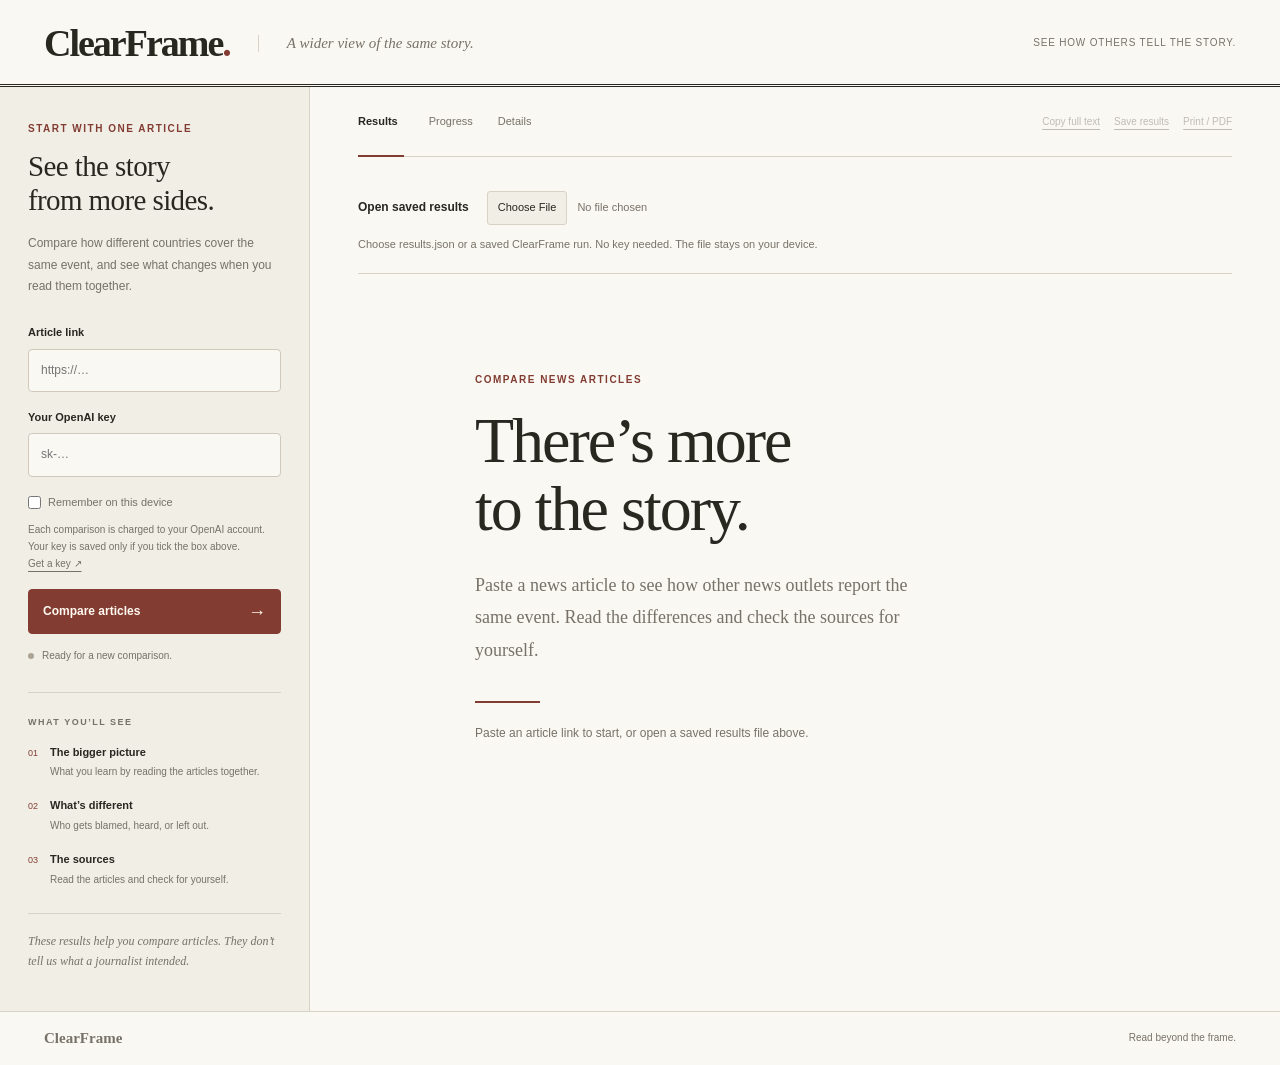
==== commit 205d303b: "added four levels of fidelity" ====
--- a/static/index.html
+++ b/static/index.html
@@ -49,7 +49,10 @@
         <button id="tabAnalysis" role="tab" aria-selected="false" aria-controls="analysis" tabindex="-1">Details<span class="count" id="analysisCount"></span></button>
       </div>
       <div class="toolbar" id="resultsTools">
-        <button id="copyResults" disabled>Copy for Google Docs</button>
+        <button id="copyResults" disabled title="Copies all full explanations and linked sources for Google Docs">Copy full text</button>
+        <button id="saveResults" disabled>Save results</button>
+        <button id="regenerateMemes" hidden title="Makes a new set using your OpenAI account">Regenerate memes</button>
+        <button id="regeneratePerspectives" hidden title="Makes a new perspective map using your OpenAI account">Regenerate map</button>
         <button id="printResults" disabled>Print / PDF</button>
       </div>
     </nav>
@@ -70,6 +73,10 @@
   </main>
 </div>
 <footer class="app-footer"><span>ClearFrame</span><p>Read beyond the frame.</p></footer>
+<script src="/static/memes.js"></script>
+<script src="/static/comic.js"></script>
+<script src="/static/world-map.js"></script>
+<script src="/static/perspectives.js"></script>
 <script src="/static/app.js"></script>
 </body>
 </html>
--- a/static/style.css
+++ b/static/style.css
@@ -42,19 +42,94 @@
 .results-import input::file-selector-button{font:inherit;color:var(--ink);background:var(--sidebar);border:1px solid var(--rule);border-radius:3px;padding:7px 10px;margin-right:10px;cursor:pointer}
 .results-import p{flex-basis:100%;font-size:11px;line-height:1.7;color:var(--muted);margin:0}
 .results-import #importStatus[data-state="error"]{color:var(--accent)}
+.section-modes{display:flex;flex-wrap:wrap;gap:4px;padding:3px;border:1px solid var(--rule);border-radius:5px;width:fit-content;max-width:100%;margin:0 0 20px;background:var(--sidebar)}
+.section-modes button{border:0;background:transparent;color:var(--muted);font-size:11px;padding:8px 13px;border-radius:3px}
+.section-modes button[aria-selected="true"]{background:var(--paper);color:var(--ink);box-shadow:0 1px 3px #28272015;font-weight:600}
+.section-high[hidden],.section-middle[hidden],.section-comic[hidden],.section-low[hidden]{display:none!important}
+.comic-heading h3{font:600 27px/1.3 var(--serif);margin:0 0 12px}
+.comic-heading>p:last-child{font-size:12px;line-height:1.8;color:var(--muted);max-width:640px;margin:0}
+.comic-contents{display:flex;gap:8px;flex-wrap:wrap;margin:18px 0 26px}
+.comic-contents a{display:grid;place-items:center;width:34px;height:34px;border:1px solid var(--rule);border-radius:4px;font-size:11px;text-decoration:none}
+.comic-contents a:hover{border-color:var(--accent);background:var(--sidebar)}
+.comic-page{margin:0 0 30px;scroll-margin-top:20px;min-width:0}
+.comic-page>h4{font-size:10px;font-weight:500;line-height:1.8;color:var(--muted);margin:0 0 10px}
+.comic-page figure{margin:0}.comic-page figure>a,.comic-page img{display:block;width:100%}
+.comic-page img{height:auto;border:1px solid var(--rule);background:white}
+.comic-page figcaption{font-size:10px;color:var(--muted);padding:10px 0}
+.comic-transcript{border:1px solid var(--rule);background:var(--sidebar);border-radius:4px;padding:12px 16px;font-size:12px;line-height:1.8;overflow-wrap:anywhere}
+.comic-transcript summary{cursor:pointer}.comic-transcript ol{padding-left:20px}.comic-transcript li{margin:0 0 18px}.comic-transcript p{margin:5px 0}
+@media print{.comic-heading,.comic-contents,.comic-page>h4,.comic-page figcaption,.comic-transcript{display:none!important}.comic-page{break-before:page;break-inside:avoid;margin:0 0 15px}.comic-page img{max-height:250mm;max-width:100%;width:auto;margin:auto}}
+.view-nav .toolbar{flex-wrap:wrap}
+.perspective-map{min-width:0}
+.perspective-kicker{font:10px/1.6 var(--sans);text-transform:uppercase;letter-spacing:1px;color:var(--muted);margin:0 0 7px}
+.perspective-world{position:relative;min-width:0}
+.perspective-world>h3{font:600 23px/1.4 var(--serif);margin:0 0 10px}
+.world-shared-question{font:17px/1.6 var(--serif);margin:0 0 8px}
+.world-instructions,.world-status{font-size:11px;line-height:1.8;color:var(--muted);margin:0 0 12px}
+.world-controls{display:flex;flex-wrap:wrap;gap:7px;margin:14px 0 12px}
+.world-controls button,.world-country-choice,.world-comparison-choice{background:var(--paper);border:1px solid var(--rule);border-radius:4px;color:var(--ink);padding:8px 12px;font-size:11px;min-height:36px}
+.world-controls button:hover:not(:disabled){border-color:var(--accent)}
+.world-controls button:first-child,.world-controls button:nth-child(2){font-size:19px;line-height:1;min-width:36px}
+.world-viewport{position:relative;width:100%;max-width:100%;min-width:0;aspect-ratio:1000/430;min-height:210px;overflow:hidden;border:1px solid var(--rule);border-radius:5px;background:#edf0ed;cursor:grab;touch-action:none;user-select:none;-webkit-tap-highlight-color:transparent;isolation:isolate}
+.world-viewport.is-dragging{cursor:grabbing}
+.world-viewport>svg{position:absolute;inset:0;display:block;width:100%;height:100%}
+.world-land path{fill:#e0dfd6;stroke:#faf8f3;stroke-width:.55;vector-effect:non-scaling-stroke}
+.world-land .has-answer{fill:hsl(var(--perspective-hue) 24% 77%);stroke:hsl(var(--perspective-hue) 22% 48%);stroke-width:1}
+.world-land .is-selected{fill:hsl(var(--perspective-hue) 35% 62%);stroke:var(--ink);stroke-width:1.3}
+.world-leaders{pointer-events:none}.world-leaders line{stroke:var(--muted);stroke-width:1;vector-effect:non-scaling-stroke}.world-leaders circle{fill:var(--muted)}
+.world-connection-path{fill:none;stroke:#a3654d;stroke-width:1.8;stroke-dasharray:6 4;vector-effect:non-scaling-stroke;pointer-events:none}
+.world-connection.is-shared .world-connection-path{stroke:#43816c;stroke-dasharray:none}
+.world-connection.is-muted .world-connection-path{opacity:.2}
+.world-connection.is-selected .world-connection-path{stroke-width:3;opacity:1}
+.world-connection-hit{fill:none;stroke:transparent;stroke-width:18;vector-effect:non-scaling-stroke;pointer-events:stroke;cursor:pointer;outline:none}
+.world-line-legend{display:flex;flex-wrap:wrap;gap:10px 20px;font-size:10px;color:var(--muted);margin-top:14px}
+.world-line-legend[hidden]{display:none!important}.world-line-legend span:before{content:"";display:inline-block;width:23px;vertical-align:middle;margin-right:7px;border-top:2px solid #43816c}
+.world-line-legend .world-line-contrast:before{border-top:2px dashed #a3654d}
+.world-marker{position:absolute;display:grid;place-items:center;width:34px;height:34px;transform:translate(-50%,-50%);border:0;padding:0;background:none;z-index:2;cursor:pointer;border-radius:50%}
+.world-marker:before{content:"";display:block;width:13px;height:13px;border:2px solid var(--paper);border-radius:50%;background:hsl(var(--perspective-hue) 40% 39%);box-shadow:0 1px 5px #28272055}
+.world-marker:hover:before,.world-marker[aria-pressed="true"]:before,.world-marker.is-related:before{width:18px;height:18px;box-shadow:0 0 0 3px #faf8f377,0 1px 5px #28272055}
+.world-marker:focus-visible{outline:2px solid var(--accent);outline-offset:0}
+.world-marker[hidden],.world-tooltip[hidden],.world-detail[hidden],.world-status[hidden]{display:none!important}
+.world-tooltip{position:absolute;z-index:5;pointer-events:none;max-width:min(340px,calc(100% - 16px));width:max-content;padding:12px 15px;background:var(--paper);border:1px solid var(--rule);border-radius:5px;box-shadow:0 4px 18px #28272022;overflow-wrap:anywhere;cursor:default}
+.world-tooltip-country{display:block;font-size:10px;color:var(--muted);margin-bottom:5px}.world-tooltip strong{display:block;font:600 16px/1.5 var(--serif)}
+.world-tooltip-kind,.world-tooltip-hint{display:block;font-size:10px;color:var(--muted);margin:5px 0}
+.world-tooltip-explanation{font:12px/1.8 var(--sans);margin:8px 0}
+.world-country-list{display:flex;flex-wrap:wrap;gap:7px;margin:13px 0}
+.world-country-choice:before{content:"";display:inline-block;width:7px;height:7px;border-radius:50%;background:hsl(var(--perspective-hue) 40% 39%);margin-right:7px}
+.world-country-choice[aria-pressed="true"]{border-color:var(--accent);background:var(--sidebar)}
+.world-comparison-list{margin:14px 0;font-size:11px;color:var(--muted)}.world-comparison-list[hidden]{display:none!important}
+.world-comparison-list>summary{cursor:pointer;padding:7px 0}.world-comparison-choice{display:block;text-align:left;width:100%;margin-top:7px;overflow-wrap:anywhere}
+.world-comparison-choice[aria-pressed="true"]{border-color:var(--accent);background:var(--sidebar)}
+.world-comparison-kind{font-size:11px;color:var(--muted);margin:8px 0}
+.world-detail{border:1px solid var(--rule);background:var(--sidebar);border-radius:4px;padding:20px;margin-top:18px;overflow-wrap:anywhere}
+.world-detail-close{float:right;border:0;background:none;text-decoration:underline;text-underline-offset:3px;color:var(--muted);font-size:10px;padding:4px 0 8px 12px}
+.world-detail>h4{font:600 21px/1.5 var(--serif);margin:8px 0 12px}
+.world-explanation{font:16px/1.8 var(--serif);margin:0 0 16px}.world-detail>h4:not(:first-of-type){font:600 10px/1.6 var(--sans);color:var(--muted)}
+.world-credit{font-size:9px;line-height:1.6;color:var(--muted);margin:10px 0 0}
+@media print{.world-controls,.world-country-list,.world-comparison-list,.world-tooltip,.world-detail-close,.world-instructions{display:none!important}.world-viewport{break-inside:avoid}.world-detail{break-inside:avoid}}
+@media(max-width:420px){.section-modes button{padding:8px 10px}}
+.meme-controls{padding:20px 0 30px;max-width:600px}
+.meme-controls[hidden]{display:none}
+.meme-status{font-size:14px;margin:0 0 10px}.meme-status[data-state="error"]{color:var(--accent)}
+.meme-privacy{font-size:11px;line-height:1.8;color:var(--muted);margin:0 0 18px}
+.generate-memes{background:var(--accent);color:var(--paper);border:0;border-radius:4px;padding:10px 16px;font-weight:600;font-size:12px}
+.meme-card{margin:0;max-width:520px;min-width:0;break-inside:avoid}
+.meme-card>a{display:block}.meme-card img{display:block;width:100%;height:auto;border:1px solid var(--rule)}
+.meme-card figcaption{font:17px/1.7 var(--serif);padding-top:13px;overflow-wrap:break-word}
+@media print{.section-modes,.meme-controls{display:none!important}.meme-card{max-width:450px;margin:0 auto 25px}.meme-card figcaption{font-size:11pt}}
 .report-heading h1,.view-heading h1{font:bold clamp(28px,3vw,43px)/1.16 var(--serif);letter-spacing:-1px;margin:0 0 16px;overflow-wrap:anywhere}
 .report-heading h1 a{text-decoration:none}.report-heading h1 a:hover{text-decoration:underline}.source-meta{font-size:11px;color:var(--muted);margin:0}
 .report-scope{display:flex;gap:30px;padding:20px 0;border-top:1px solid var(--rule);border-bottom:1px solid var(--rule);margin-bottom:29px}
 .report-scope>div{display:flex;align-items:baseline;gap:8px}.report-scope strong{font:25px var(--serif)}.report-scope span{font-size:10px;color:var(--muted)}
 .report h2{font:600 12px/1.6 var(--sans);margin:0 0 15px}.overview{padding:0 0 27px}
-.overview>p{font:18px/1.9 var(--serif);margin:0 0 15px;overflow-wrap:break-word}.overview>p:last-child{margin-bottom:0}
+.overview .section-high>p{font:18px/1.9 var(--serif);margin:0 0 15px;overflow-wrap:break-word}.overview .section-high>p:last-child{margin-bottom:0}
 .report-contents{border-top:1px solid var(--rule);border-bottom:1px solid var(--rule);padding:19px 0;margin-bottom:32px}
 .report-contents h2{font-size:10px;color:var(--muted);margin-bottom:12px}.report-contents ol{list-style:none;display:flex;flex-wrap:wrap;gap:7px 24px;margin:0;padding:0}
 .report-contents a{font-size:11px;text-decoration:none}.report-contents a:hover{text-decoration:underline}.report-contents .index{color:var(--accent);margin-right:6px;font-size:9px}
 .findings>h2,.article-library>h2{border-bottom:1px solid var(--ink);padding-bottom:12px;margin:0}
 .finding{border-bottom:1px solid var(--rule);padding:28px 0 30px;scroll-margin-top:25px}.finding-heading{display:flex;align-items:baseline;gap:15px;margin-bottom:13px}
 .finding-number{font-size:10px;color:var(--accent);flex:none}.finding h3{font:bold 25px/1.3 var(--serif);letter-spacing:-.3px;margin:0}
-.finding-description{font-size:11px;color:var(--muted);margin:0 0 14px 30px}.finding-body{font:17px/1.9 var(--serif);margin:0;overflow-wrap:break-word}
+.finding-description{font-size:11px;color:var(--muted);margin:0 0 14px}.finding-body{font:17px/1.9 var(--serif);margin:0;overflow-wrap:break-word}
 .references{border-left:2px solid var(--rule);padding-left:17px;margin-top:19px}.references h4{font-size:10px;font-weight:400;color:var(--muted);margin:0 0 6px}
 .article-list{list-style:none;padding:0;margin:0}.article-list li{padding:8px 0;font-size:12px;line-height:1.65;overflow-wrap:anywhere}
 .article-list a{text-decoration:none}.article-list a:hover{text-decoration:underline}.article-meta{display:block;color:var(--muted);font-size:10px;margin-top:3px}
@@ -77,7 +152,7 @@
 .app-footer{max-width:1600px;margin:auto;border-top:1px solid var(--rule);padding:18px 44px;display:flex;justify-content:space-between;color:var(--muted);font-size:10px}.app-footer p{margin:0}.app-footer>span{font:bold 15px var(--serif)}
 @media(min-width:1450px){.workspace{grid-template-columns:340px minmax(0,1fr)}.sidebar{padding:40px 35px}.main-content{padding-left:65px;padding-right:65px}}
 @media(max-width:1100px){.edition{display:none}.main-content{padding-left:30px;padding-right:30px}.tabs{gap:18px}.toolbar{gap:12px}.view-nav{padding-bottom:12px}.report-scope{gap:20px}.report-scope>div{display:block}.report-scope span{display:block}}
-@media(max-width:760px){.app-header{padding:20px 22px;gap:18px}.brand{font-size:32px}.brand-note{font-size:12px;padding-left:18px}.workspace{display:block}.sidebar{border-right:0;border-bottom:1px solid var(--rule);padding:25px 22px}.sidebar-inner{position:static}.sidebar h2 br{display:none}.sidebar h2{font-size:27px}.sidebar-intro{max-width:520px;margin-bottom:20px}.reading-guide,.sidebar-footnote{display:none}form{display:grid;grid-template-columns:1fr 1fr;gap:0 16px}form>label[for=url]{grid-area:1/1}#url{grid-area:2/1}form>label[for=apiKey]{grid-area:1/2}#apiKey{grid-area:2/2}.remember,.field-note,#go{grid-column:1/-1}.field-note{margin-bottom:13px}#go{padding:11px 14px}.status{margin-bottom:0}.main-content{padding:0 22px 40px}.view-nav{margin-bottom:26px;min-height:65px}.welcome{padding:35px 0 55px}.report-scope{justify-content:space-between;gap:12px}.finding h3{font-size:23px}.finding-body{font-size:16px}.overview>p{font-size:17px}.app-footer{padding:18px 22px}}
+@media(max-width:760px){.app-header{padding:20px 22px;gap:18px}.brand{font-size:32px}.brand-note{font-size:12px;padding-left:18px}.workspace{display:block}.sidebar{border-right:0;border-bottom:1px solid var(--rule);padding:25px 22px}.sidebar-inner{position:static}.sidebar h2 br{display:none}.sidebar h2{font-size:27px}.sidebar-intro{max-width:520px;margin-bottom:20px}.reading-guide,.sidebar-footnote{display:none}form{display:grid;grid-template-columns:1fr 1fr;gap:0 16px}form>label[for=url]{grid-area:1/1}#url{grid-area:2/1}form>label[for=apiKey]{grid-area:1/2}#apiKey{grid-area:2/2}.remember,.field-note,#go{grid-column:1/-1}.field-note{margin-bottom:13px}#go{padding:11px 14px}.status{margin-bottom:0}.main-content{padding:0 22px 40px}.view-nav{margin-bottom:26px;min-height:65px}.welcome{padding:35px 0 55px}.report-scope{justify-content:space-between;gap:12px}.finding h3{font-size:23px}.finding-body{font-size:16px}.overview .section-high>p{font-size:17px}.app-footer{padding:18px 22px}}
 @media(max-width:420px){.brand-note{max-width:140px}.tabs{gap:20px}.view-nav .toolbar{padding-bottom:4px}form{display:flex}.report-heading h1{font-size:30px}.report-scope span{font-size:9px}}
 @media(prefers-reduced-motion:reduce){html{scroll-behavior:auto}.dot.run{animation:none}}
-@media print{body{background:white;color:black}.app-header,.sidebar,.view-nav,.results-import,.app-footer,.skip-link,.report-contents,#consoleView,#analysis{display:none!important}.workspace{display:block}.main-content{padding:0}#results{display:block!important}.report{max-width:none}.finding{break-inside:avoid}.country{break-inside:avoid}.overview>p,.finding-body{font-size:11pt}.report-heading h1{font-size:26pt}.report-scope{padding:10px 0}}
+@media print{body{background:white;color:black}.app-header,.sidebar,.view-nav,.results-import,.app-footer,.skip-link,.report-contents,#consoleView,#analysis{display:none!important}.workspace{display:block}.main-content{padding:0}#results{display:block!important}.report{max-width:none}.finding{break-inside:avoid}.country{break-inside:avoid}.overview .section-high>p,.finding-body{font-size:11pt}.report-heading h1{font-size:26pt}.report-scope{padding:10px 0}}
